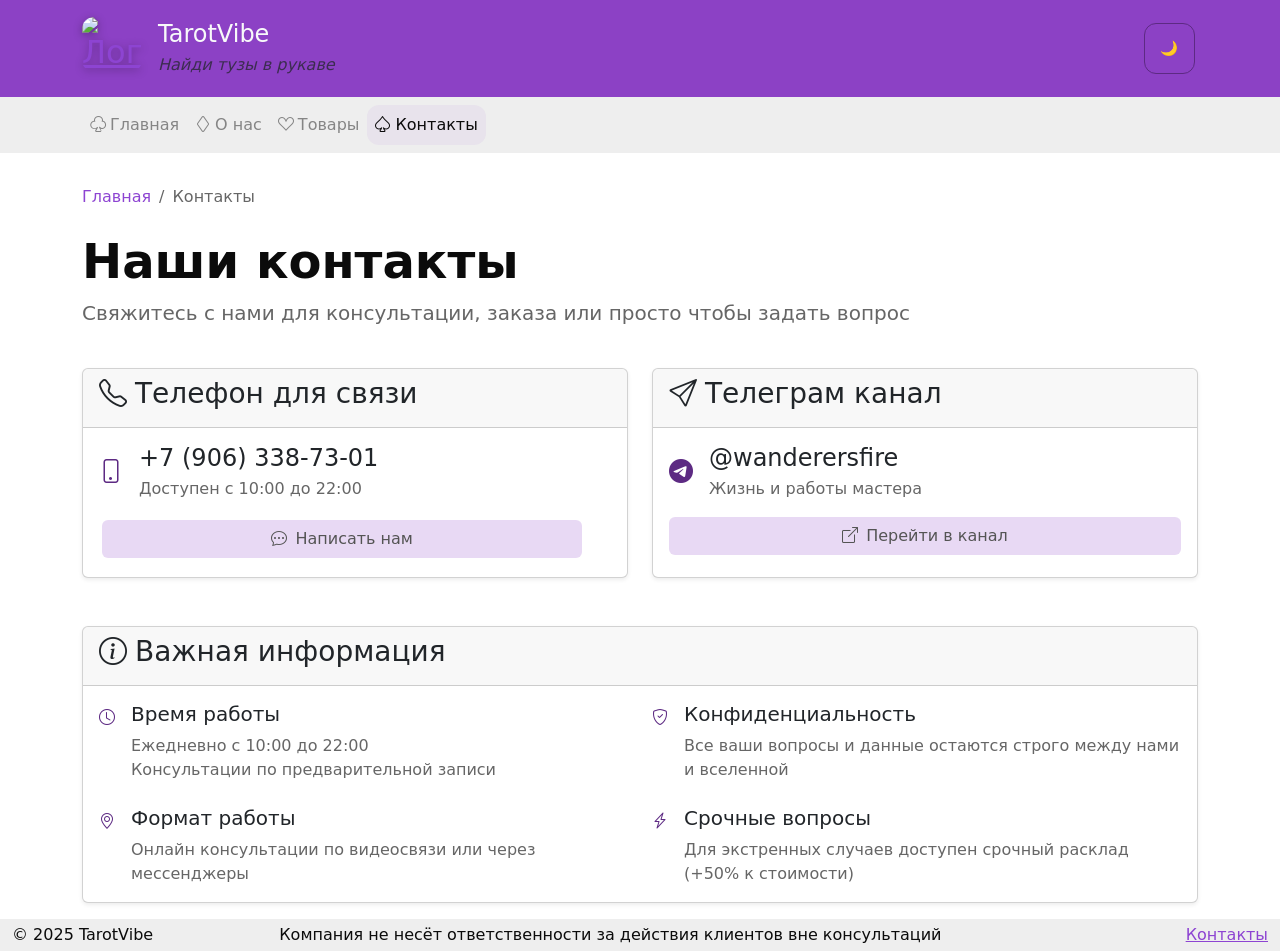
==== pages/contacts.html @ c1c20841 "add mpst files" ====
<!DOCTYPE html>
<html lang="ru">

<head>
    <meta charset="UTF-8">
    <meta name="viewport" content="width=device-width, initial-scale=1.0">
    <title>Контакты - TarotVibe</title>
    <meta name="description" content="Свяжитесь с нами для консультации или вопросов">
    <link rel="icon" href="../assets/favicon.ico" type="image/x-icon">
    <link href="https://cdn.jsdelivr.net/npm/bootstrap@5.3.2/dist/css/bootstrap.min.css" rel="stylesheet">
    <link rel="stylesheet" href="https://cdn.jsdelivr.net/npm/bootstrap-icons@1.11.1/font/bootstrap-icons.css">
    <link rel="stylesheet" href="../styles.css">
    <script src="../main.js" defer></script>
</head>

<body>
    <header class="bg-primary-color text-light pt-3 mb-2 mb-xl-3">
        <div class="main-header container mb-3">
            <div class="row align-items-center">
                <div class="col d-flex align-items-center">
                    <div class="header_logo col-auto me-3">
                        <h2><a href="../index.html">
                                <img src="../assets/logo.png" alt="Логотип">
                            </a></h2>
                    </div>
                    <div class="col-auto">
                        <h1 class="my-1 h4">TarotVibe</h1>
                        <p class="my-1 fst-italic text-muted">Найди тузы в рукаве</p>
                    </div>
                </div>

                <div class="col-auto m-0">
                    <button class="theme-toggle" type="button" aria-pressed="false">
                        <span class="theme-icon">🌙</span>
                    </button>
                    <script defer>
                        const KEY = 'theme', btn = document.querySelector('.theme-toggle');
                        const icon = btn.querySelector('.theme-icon');
                        const prefersDark = matchMedia('(prefers-color-scheme: dark)').matches;

                        function updateIcon(isDark) {
                            icon.textContent = isDark ? '☀️' : '🌙';
                        }
                        if (localStorage.getItem(KEY) === 'dark' || (!localStorage.getItem(KEY) && prefersDark)) {
                            document.body.classList.add('theme-dark');
                            btn?.setAttribute('aria-pressed', 'true');
                            icon.textContent = '☀️';
                        }

                        btn?.addEventListener('click', () => {
                            const isDark = document.body.classList.toggle('theme-dark');
                            btn.setAttribute('aria-pressed', String(isDark));
                            localStorage.setItem(KEY, isDark ? 'dark' : 'light');
                            updateIcon(isDark);
                        });
                    </script>
                </div>
            </div>
        </div>
        <nav class="navigation navbar navbar-expand-lg bg-item">
            <div class="container">
                <button class="navbar-toggler p-0 border-0" type="button" data-bs-toggle="collapse"
                    data-bs-target="#navbarNav">
                    <i class="bi bi-list"></i>
                </button>
                <div class="collapse navbar-collapse" id="navbarNav">
                    <ul class="navbar-nav">
                        <li class="nav-item"><a class="nav-link" href="../index.html">
                                <i class="bi bi-suit-club me-1"></i>Главная</a></li>
                        <li class="nav-item"><a class="nav-link" href="about.html">
                                <i class="bi bi-suit-diamond me-1"></i>О&nbsp;нас</a></li>
                        <li class="nav-item"><a class="nav-link" href="goods.html">
                                <i class="bi bi-suit-heart me-1"></i>Товары</a></li>
                        <li class="nav-item"><a class="nav-link active" href="contacts.html">
                                <i class="bi bi-suit-spade me-1"></i>Контакты</a></li>
                    </ul>
                </div>
            </div>
        </nav>
    </header>

    <main class="container py-3">
        <!-- Хлебные крошки -->
        <nav aria-label="breadcrumb" class="mb-4">
            <ol class="breadcrumb">
                <li class="breadcrumb-item"><a href="../index.html" class="text-decoration-none">Главная</a></li>
                <li class="breadcrumb-item active" aria-current="page">Контакты</li>
            </ol>
        </nav>

        <!-- Заголовок страницы -->
        <div class="row mb-4">
            <div class="col">
                <h1 class="display-5 fw-bold">Наши контакты</h1>
                <p class="lead text-muted-color">Свяжитесь с нами для консультации, заказа или просто чтобы задать
                    вопрос</p>
            </div>
        </div>

        <!-- Контактная информация -->
        <div class="row g-4">
            <!-- Телефон -->
            <div class="col-12 col-md-6">
                <div class="card shadow-sm h-100">
                    <div class="card-header">
                        <h3><i class="bi bi-telephone me-2"></i>Телефон для связи</h3>
                    </div>
                    <div class="card-body">
                        <div class="d-flex align-items-center mb-3">
                            <i class="bi bi-phone text-purple fs-4 me-3"></i>
                            <div>
                                <h4 class="mb-1">+7 (906) 338-73-01</h4>
                                <p class="text-muted-color mb-0">Доступен с 10:00 до 22:00</p>
                            </div>
                        </div>
                        <button class="btn link-btn w-100" id="openDialog">
                            <i class="bi bi-chat-dots me-2"></i>Написать нам
                        </button>
                    </div>
                </div>
            </div>

            <!-- Телеграм -->
            <div class="col-12 col-md-6">
                <div class="card shadow-sm h-100">
                    <div class="card-header">
                        <h3><i class="bi bi-send me-2"></i>Телеграм канал</h3>
                    </div>
                    <div class="card-body">
                        <div class="d-flex align-items-center mb-3">
                            <i class="bi bi-telegram text-purple fs-4 me-3"></i>
                            <div>
                                <h4 class="mb-1">@wanderersfire</h4>
                                <p class="text-muted-color mb-0">Жизнь и работы мастера</p>
                            </div>
                        </div>
                        <a href="https://t.me/wanderersfire" class="btn link-btn w-100" target="_blank">
                            <i class="bi bi-box-arrow-up-right me-2"></i>Перейти в канал
                        </a>
                    </div>
                </div>
            </div>
        </div>

        <!-- Дополнительная информация -->
        <section class="mt-5">
            <div class="card shadow-sm">
                <div class="card-header">
                    <h3><i class="bi bi-info-circle me-2"></i>Важная информация</h3>
                </div>
                <div class="card-body">
                    <div class="row g-4">
                        <div class="col-12 col-md-6">
                            <div class="d-flex">
                                <i class="bi bi-clock text-purple me-3 mt-1"></i>
                                <div>
                                    <h5>Время работы</h5>
                                    <p class="text-muted-color mb-0">Ежедневно с 10:00 до 22:00<br>Консультации по
                                        предварительной записи</p>
                                </div>
                            </div>
                        </div>
                        <div class="col-12 col-md-6">
                            <div class="d-flex">
                                <i class="bi bi-shield-check text-purple me-3 mt-1"></i>
                                <div>
                                    <h5>Конфиденциальность</h5>
                                    <p class="text-muted-color mb-0">Все ваши вопросы и данные остаются строго между
                                        нами и вселенной</p>
                                </div>
                            </div>
                        </div>
                        <div class="col-12 col-md-6">
                            <div class="d-flex">
                                <i class="bi bi-geo-alt text-purple me-3 mt-1"></i>
                                <div>
                                    <h5>Формат работы</h5>
                                    <p class="text-muted-color mb-0">Онлайн консультации по видеосвязи или через
                                        мессенджеры</p>
                                </div>
                            </div>
                        </div>
                        <div class="col-12 col-md-6">
                            <div class="d-flex">
                                <i class="bi bi-lightning-charge text-purple me-3 mt-1"></i>
                                <div>
                                    <h5>Срочные вопросы</h5>
                                    <p class="text-muted-color mb-0">Для экстренных случаев доступен срочный расклад
                                        (+50% к стоимости)</p>
                                </div>
                            </div>
                        </div>
                    </div>
                </div>
            </div>
        </section>
    </main>

    <dialog id="contactDialog" aria-labelledby="dialogTitle">
        <h2 id="dialogTitle" class="dialog-title">Задать вопрос или сделать заказ</h2>
        <form id="contactForm" method="dialog" novalidate>
            <label for="name">Имя</label>
            <input id="name" name="name" type="text" required minlength="2" autocomplete="given-name">

            <label for="email">E-mail</label>
            <input id="email" name="email" type="email" required autocomplete="email">

            <label for="phone">Телефон</label>
            <input id="phone" name="phone" type="tel" inputmode="tel" autocomplete="tel" aria-describedby="phoneHelp"
                placeholder="+7 (___) ___-__-__" required pattern="^\+7 \(\d{3}\) \d{3}-\d{2}-\d{2}$">
            <small id="phoneHelp" class="small-text">Формат: +7 (900) 000-00-00</small>

            <label for="date">Дата</label>
            <input id="date" name="date" type="date">

            <label for="topic">Тема обращения</label>
            <select id="topic" name="topic" required>
                <option value="">Выберите тему</option>
                <option>Вопрос</option>
                <option>Порча</option>
                <option>Расклад</option>
                <option>Индивидуальный заказ</option>
            </select>
            <label for="message">Уточните запрос</label>
            <textarea id="message" name="message" rows="4" required></textarea>
            <div class="form-actions">
                <button type="button" id="closeDialog">Закрыть</button>
                <button type="submit">Отправить</button>
            </div>
        </form>
    </dialog>
    <!-- Подвал сайта -->
    <footer>
        <div class="d-flex align-items-center gap-2">
            <span class="ms-2">&copy; 2025 TarotVibe</span>
            <span class="mx-auto">Компания не несёт ответственности за действия клиентов вне консультаций</span>
            <span class="ms-auto me-2"><a href="pages/contacts.html">Контакты</a></span>
        </div>
    </footer>

    <script src="https://cdn.jsdelivr.net/npm/bootstrap@5.3.2/dist/js/bootstrap.bundle.min.js"></script>
</body>

</html>
---- styles.css ----
:root {
    /* Палитра */
    --color-bg: #fff;
    --color-fg: #0b0b0b;
    --color-muted: #666;
    --color-primary: #8c41c5;
    --color-danger: #bb003b;
    --color-border: #5d2a83;
    --color-link: #8d44d2;
    --color-item: #eeeeee;
    --highlight: #8c41c510;
    /* Типографика и размеры */
    --font-body: system-ui, -apple-system, "Segoe UI", Roboto, Arial, sans-serif;
    --space-1: 4px;
    --space-2: 8px;
    --space-3: 16px;
    --space-4: 24px;
    --space-5: 40px;
    /* Скругления и тени */
    --radius: 12px;
    --shadow: 0 1px 2px rgba(0, 0, 0, .08), 0 8px 24px rgba(0, 0, 0, .08);
}

/* Тёмная тема: переопределяем только значения токенов */
body.theme-dark {
    --color-bg: #2c2c2c;
    --color-fg: #f5f5f5;
    --color-muted: #aaa;
    --color-primary: #652894;
    --color-link: #af65e8;
    --color-item: #3c3c3c;
    --color-border: #ac61e5;
    --highlight: #ffffff10;
}


* {
    box-sizing: border-box;
}

html,
body {
    min-height: 100vh;
    margin: 0;
    padding: 0;
}

body {
    font-family: var(--font-body);
    background: var(--color-bg);
    color: var(--color-fg);
    line-height: 1.5;
    display: flex;
    flex-direction: column;
}
.bg-item{
    background-color: var(--color-item);
    --bs-table-bg: var(--color-item);
    --bs-bg-color: var(--color-item);
}
.bg-primary-color{
    background-color: var(--color-primary);
    --bs-table-bg: var(--color-primary);
    --bs-bg-color: var(--color-primary);
    --bs-btn-hover-bg: color-mix(in srgb, var(--color-primary) 70%, var(--color-bg));
}
.bg-purple {
    background-color: var(--color-border);
}
.text-type {
    color: var(--color-fg);
    --bs-color: var(--color-fg);
    --bs-table-color: var(--color-fg);
}
.text-purple {
    color: var(--color-border);
    --bs-color: var(--color-border);
    --bs-table-color: var(--color-border);
}
.text-muted-color{
    color: var(--color-muted);
    --bs-color: var(--color-muted);
    --bs-table-color: var(--color-muted);
}
.highlight-text {
    color: var(--color-border);
    font-style: italic;
    font-weight: bold;
}
.outline-purple{
    color: var(--color-fg);
    --bs-btn-color: var(--color-fg);
    --bs-btn-bg: transparent;
    --bs-btn-border-color: var(--color-border);
    border-width: 2px;
}
.outline-purple:hover {
    border-color: var(--color-primary);
    border-width: 3px;
}

main,
.my-header {
    max-width: 1200px;
    width: 90%;
    padding-inline: var(--space-5);
    flex: 1;
}

footer {
    padding: var(--space-1);
    background-color: var(--color-item);
}

img,
video {
    height: auto;
    display: block;
    max-width: 100%;
    margin: 0 auto;
    border-radius: var(--radius);
}

dialog {
    line-height: 1;
    color: var(--color-fg);
    background-color: var(--color-bg);
    border-radius: var(--space-3);
    border: 0.2rem solid var(--color-border);

    box-shadow: 0 10px 30px rgba(0, 0, 0, 0.3);
    animation: slideIn 0.3s ease;
    max-height: 90vh;
}

.dialog-title {
    margin: 0;
}

label {
    display: block;
    margin: 0.5rem 0 0.25rem;
    color: var(--color-fg);
}

input,
select,
textarea,
button {
    color: var(--color-fg);
    width: 100%;
    max-width: 480px;
    padding: .5rem .75rem;
    border: 1px solid var(--color-muted);
    border-radius: var(--radius);
    background: var(--color-bg);
    margin: .2rem;
}

button,
[type="submit"] {
    background: var(--color-primary);
    color: #fff;
    border: 0.02rem solid var(--color-border);
    cursor: pointer;
}

a {
    color: var(--color-link);
}

.table.custom-table {
    --bs-table-border-color: color-mix(in srgb, var(--color-border) 50%, transparent);
    --bs-table-hover-bg: var(--highlight);
    --bs-table-hover-color: inherit;
}

.custom-table th {
    --bs-table-bg: color-mix(in srgb, var(--color-primary) 50%, transparent);
    --bs-table-color: #fff;
}

.link-btn {
    --bs-btn-color: color-mix(in srgb, var(--color-border) 90%, transparent);
    --bs-btn-hover-color: var(--color-border);
    --bs-btn-bg: color-mix(in srgb, var(--color-primary) 20%, transparent);
    --bs-btn-hover-bg: color-mix(in srgb, var(--color-primary) 40%, transparent);
}

.theme-dark .card {
    --bs-card-bg: var(--color-item);
    --bs-card-cap-color: var(--color-fg);
    --bs-card-color: var(--color-fg);
}

.galery-btn {
    transform: translateY(-40px) !important;
}

button:hover {
    filter: brightness(0.95);
}

.breadcrumb-item, .breadcrumb-item::before {
    color: var(--color-muted) !important;
}

:disabled,
[aria-disabled="true"] {
    opacity: .6;
    cursor: not-allowed;
}

/* .card {
    --bs-color: var(--color-fg);
} */

:where(input, select, textarea, button):focus-visible {
    outline: 2px solid var(--color-primary);
    outline-offset: 2px;
}

[aria-invalid="true"] {
    border-color: var(--color-danger);
}

.my-header {
    padding-top: 1em;
    margin-bottom: 1em;
}

.header_logo img {
    margin: 0;
    filter: drop-shadow(0 2px 4px rgba(0, 0, 0, 0.3));
    width: max(60px, 4vw);
    height: auto;
    object-fit: contain;
}

.theme-toggle {
    width: max(45px, 4vw);
    height: max(45px, 4vw);
    font-size: 0.9em;
}

.small-text {
    color: var(--color-muted);
    font-weight: bold;
}

.our-master {
    display: flex;
    flex-direction: column;
    align-items: center;
    gap: var(--space-3);
}

.our-master_portrait img {
    border-radius: 50%;
    object-fit: cover;
    border: 3px solid var(--color-primary);
    box-shadow: var(--shadow);
    width: min(200px, 30vw);
    height: min(200px, 30vw);
}

.funfact-card {
    background: var(--color-item);
    border-radius: var(--radius);
    box-shadow: 0 5px 20px rgba(0, 0, 0, 0.08);
    border-left: 4px solid var(--color-primary);
    transition: transform 0.3s ease;
}

.funfact-card:hover {
    transform: translateY(-5px);
}

.funfact-title {
    font-size: 20px;
    color: var(--color-border);
    margin: 0 0 10px 0;
    font-weight: 600;
}

.experience-desc {
    color: var(--color-muted);
    line-height: 1.6;
    margin: 0;
}

.funfacts_list {
    display: flex;
    gap: 2rem;
    list-style: none;
    padding: 0;
    margin: 0;
    flex-wrap: wrap;
}


.navigation .navbar-toggler {
    padding: 0;
    max-width: 2rem;
    height: 2rem;
    color: color-mix(in srgb, var(--color-fg) 40%, var(--color-bg) 50%);
}

.navigation .navbar-toggler:focus {
    outline: none;
    box-shadow: none;
}

.navigation .navbar-toggler:hover {
    border-radius: 50%;
    background-color: var(--highlight);
}

.nav-link.active {
    color: var(--color-fg) !important;
    padding-inline: 1rem;
    border-radius: var(--radius);
    background-color: var(--highlight);
}

.nav-link {
    color: color-mix(in srgb, var(--color-fg) 50%, var(--color-bg) 50%);
}

.nav-link:hover,
.navbar-toggler-icon:hover {
    color: color-mix(in srgb, var(--color-fg) 80%, var(--color-bg) 20%);
}

.questions .answer,
.btn {
    color: color-mix(in srgb, var(--color-fg) 70%, var(--color-bg) 30%);
    --bs-btn-hover-color: var(--color-fg);
    --bs-btn-active-color: var(--color-fg);
    --bs-btn-focus-color: var(--color-fg);
}

.questions .answer,
.btn:focus {
    color: var(--color-fg);
}

.product-card {
    transition: transform 0.3s ease, box-shadow 0.3s ease;
    height: 100%;
}

.product-card:hover {
    transform: translateY(-5px);
    box-shadow: 0 8px 25px rgba(0, 0, 0, 0.15);
}

.price-tag {
    font-size: 1.25rem;
    font-weight: 600;
    color: var(--color-border);
}
.accordion-button.bg-transparent,
.accordion-button.bg-transparent.collapsed {
    background-color: transparent !important;
    border: none !important;
}
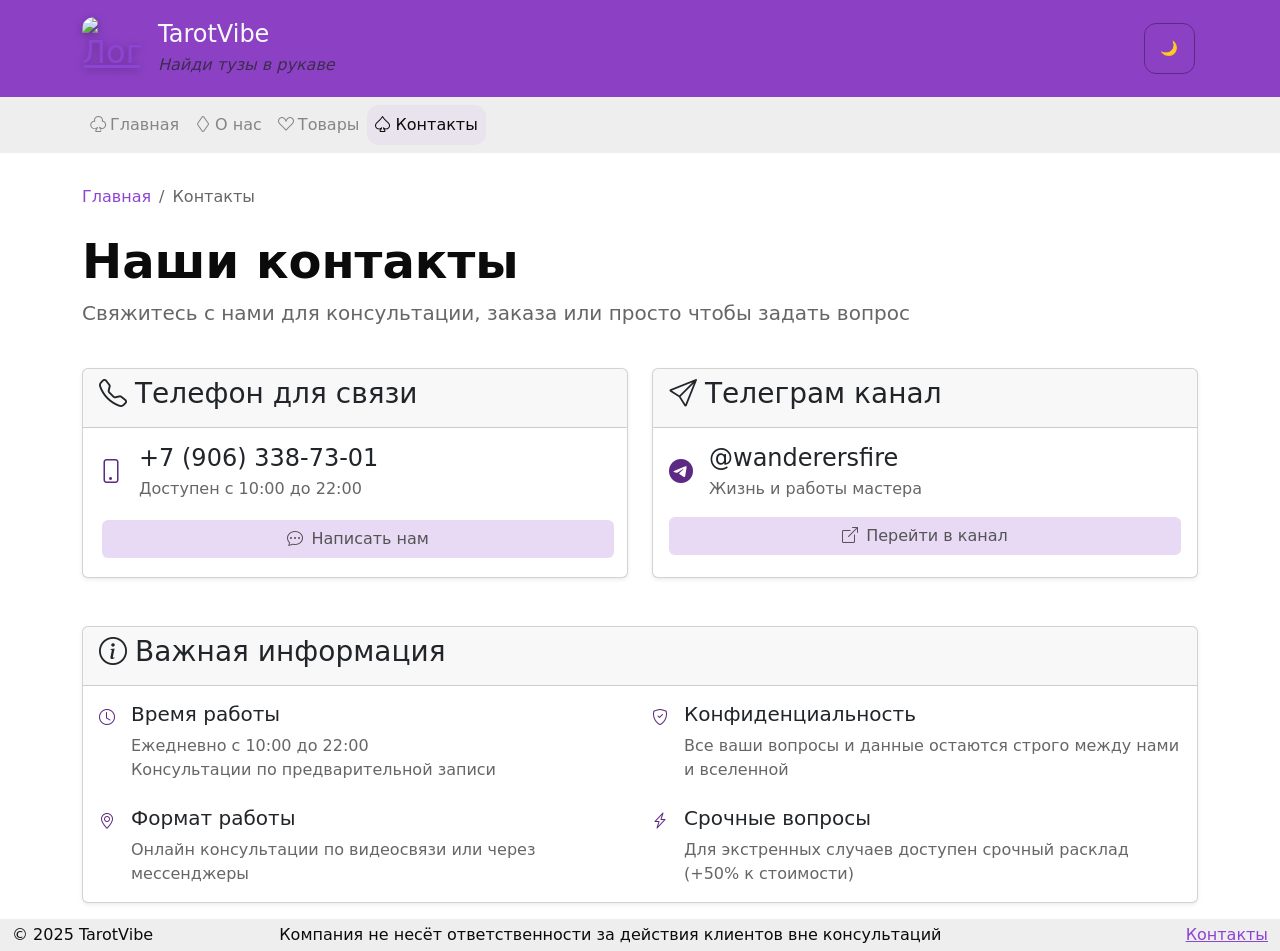
==== commit 4981a01f: "fixed buttons" ====
--- a/pages/contacts.html
+++ b/pages/contacts.html
@@ -134,7 +134,7 @@
                                 <p class="text-muted-color mb-0">Жизнь и работы мастера</p>
                             </div>
                         </div>
-                        <a href="https://t.me/wanderersfire" class="btn link-btn w-100" target="_blank">
+                        <a href="https://t.me/wanderersfire" class="btn link-btn  w-100 mt-auto" target="_blank">
                             <i class="bi bi-box-arrow-up-right me-2"></i>Перейти в канал
                         </a>
                     </div>
@@ -234,7 +234,7 @@
         <div class="d-flex align-items-center gap-2">
             <span class="ms-2">&copy; 2025 TarotVibe</span>
             <span class="mx-auto">Компания не несёт ответственности за действия клиентов вне консультаций</span>
-            <span class="ms-auto me-2"><a href="pages/contacts.html">Контакты</a></span>
+            <span class="ms-auto me-2"><a href="contacts.html">Контакты</a></span>
         </div>
     </footer>
 
--- a/styles.css
+++ b/styles.css
@@ -99,8 +99,7 @@
     border-width: 3px;
 }
 
-main,
-.my-header {
+main{
     max-width: 1200px;
     width: 90%;
     padding-inline: var(--space-5);
@@ -149,7 +148,6 @@
 button {
     color: var(--color-fg);
     width: 100%;
-    max-width: 480px;
     padding: .5rem .75rem;
     border: 1px solid var(--color-muted);
     border-radius: var(--radius);
